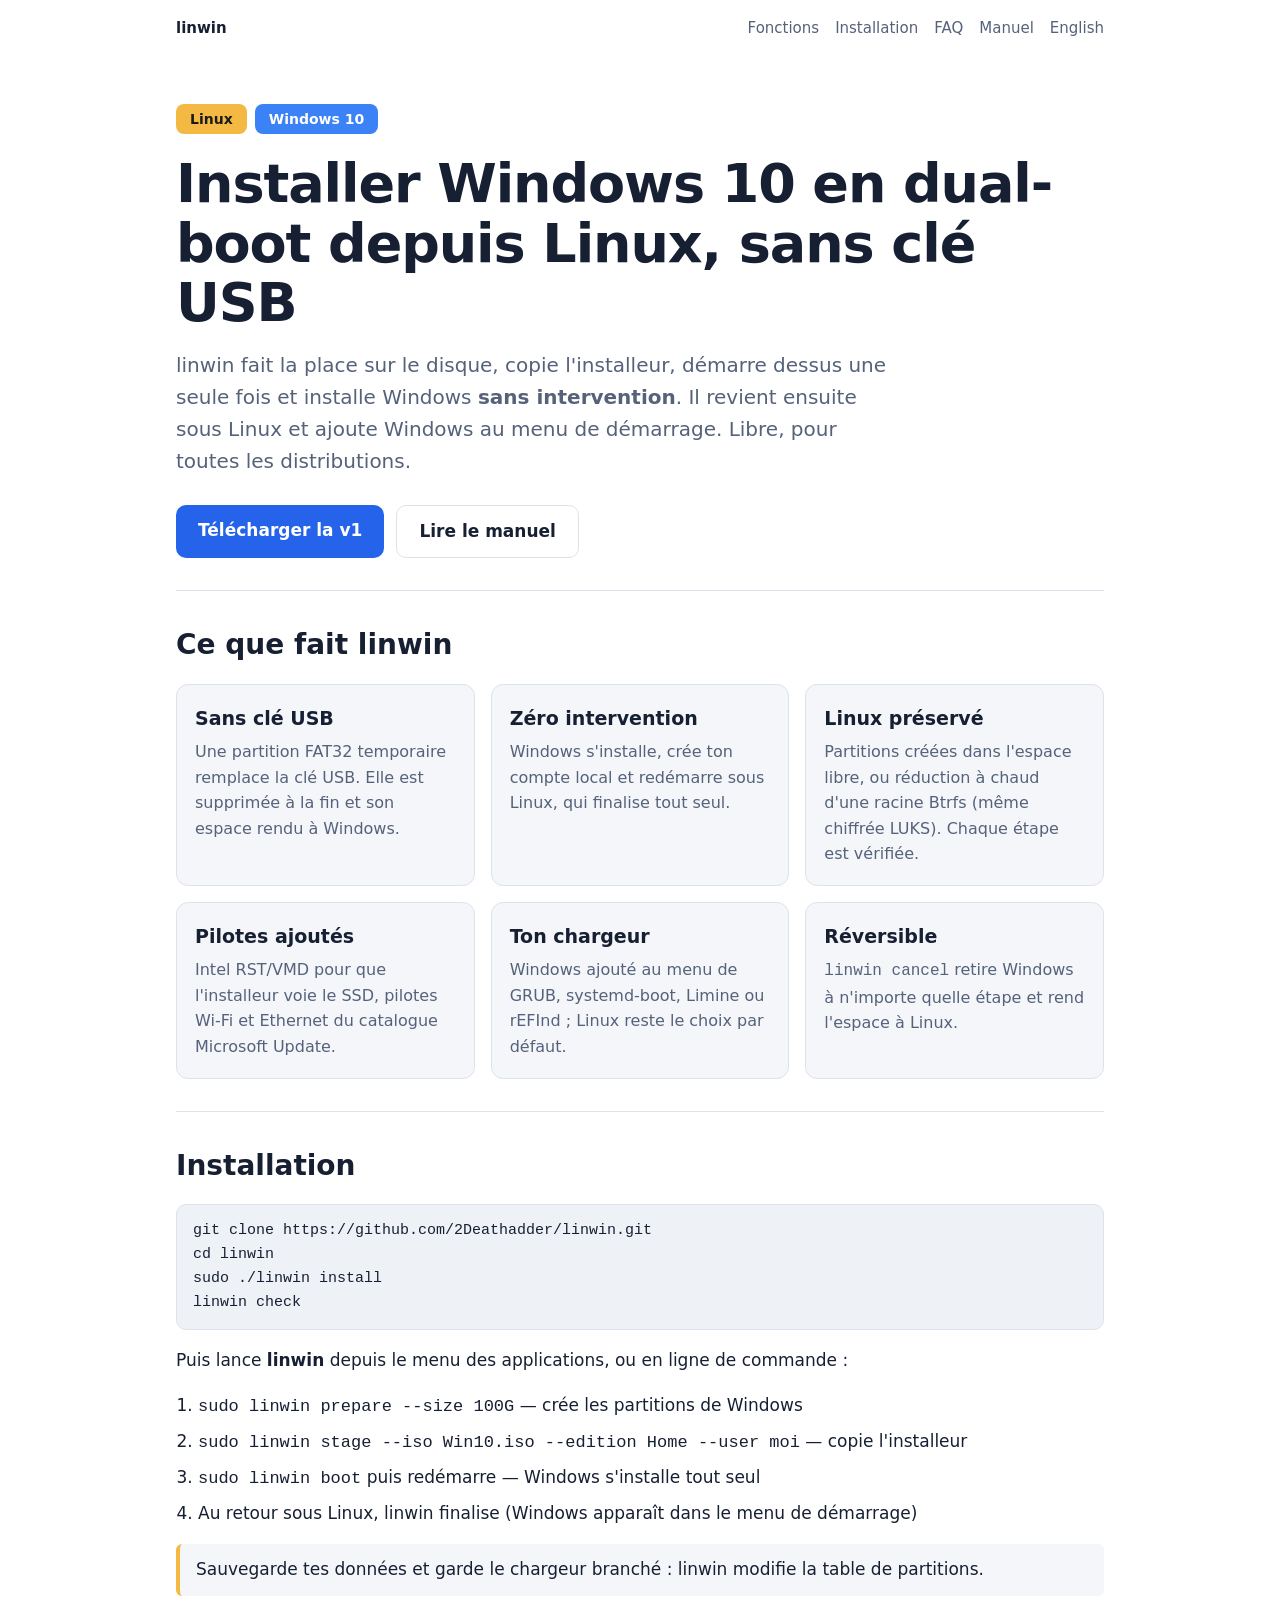
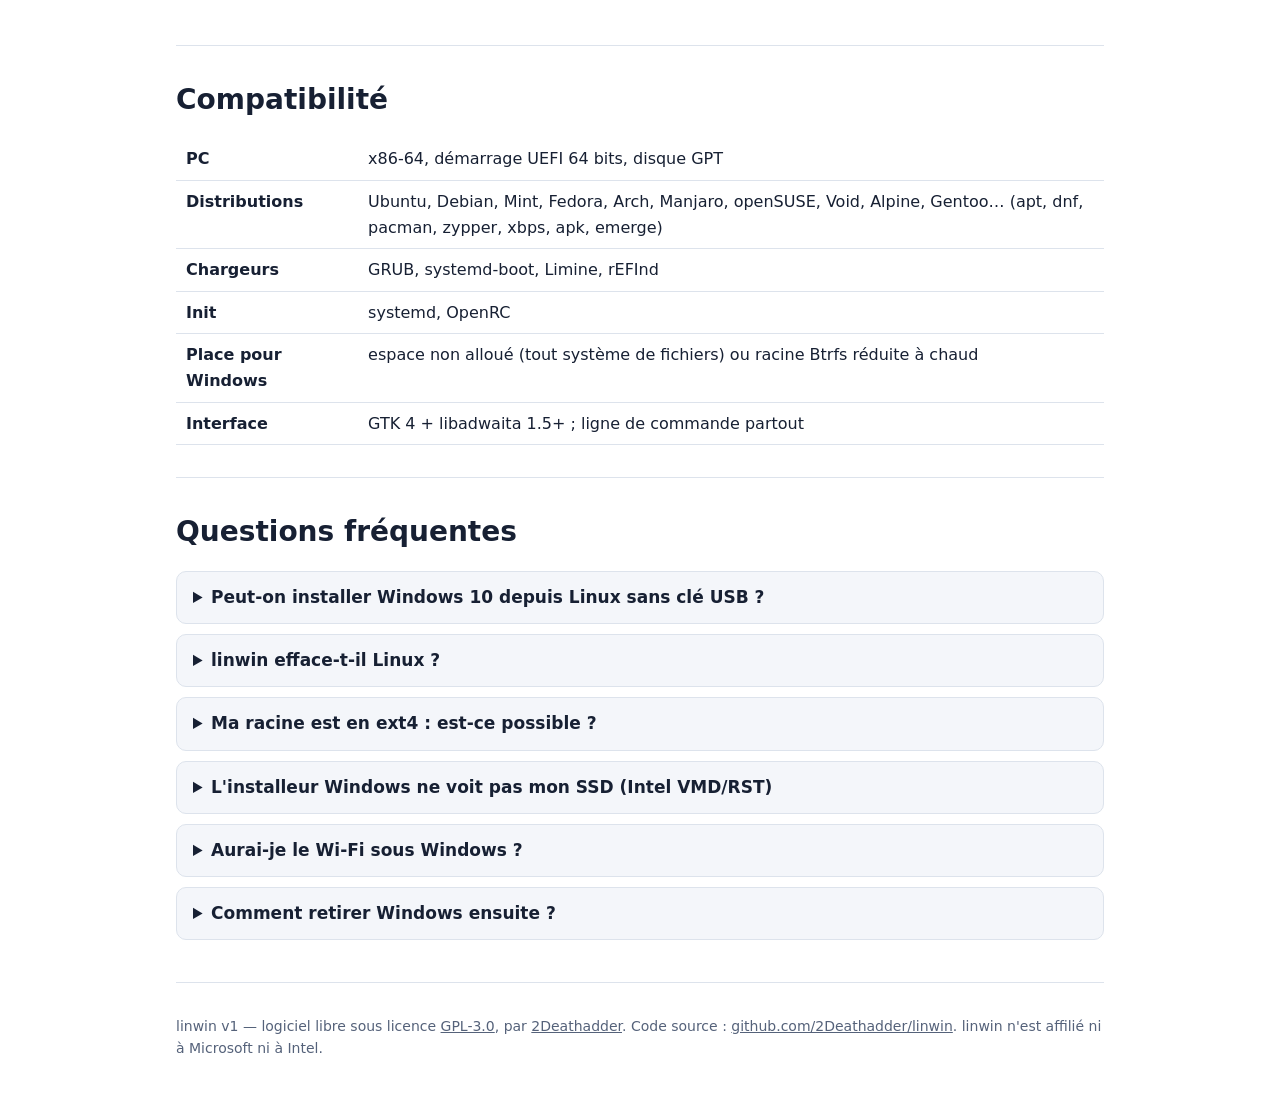
==== docs/index.html @ 243f2d51 "Référencement : site GitHub Pages (fr/en), données structurées, llms.txt - docs/ : pages FR et EN av" ====
<!doctype html>
<html lang="fr">
<head>
<meta charset="utf-8">
<meta name="viewport" content="width=device-width, initial-scale=1">
<title>linwin — installer Windows 10 en dual-boot depuis Linux, sans clé USB</title>
<meta name="description" content="linwin installe Windows 10 à côté de Linux sans clé USB : partitionnement automatique, installation sans intervention, pilotes Wi-Fi et Intel RST ajoutés, GRUB, systemd-boot et Limine. Libre (GPL-3.0), toutes distributions.">
<meta name="keywords" content="dual boot Linux Windows, installer Windows depuis Linux, Windows 10 sans clé USB, dual-boot sans USB, GRUB Windows, systemd-boot Windows, Limine Windows, Btrfs, Intel RST VMD, WinPE, unattend">
<link rel="canonical" href="https://2deathadder.github.io/linwin/">
<link rel="alternate" hreflang="fr" href="https://2deathadder.github.io/linwin/">
<link rel="alternate" hreflang="en" href="https://2deathadder.github.io/linwin/en/">
<link rel="alternate" hreflang="x-default" href="https://2deathadder.github.io/linwin/en/">
<meta name="robots" content="index, follow">
<meta property="og:type" content="website">
<meta property="og:site_name" content="linwin">
<meta property="og:locale" content="fr_FR">
<meta property="og:locale:alternate" content="en_US">
<meta property="og:title" content="linwin — Windows 10 en dual-boot depuis Linux, sans clé USB">
<meta property="og:description" content="Installe Windows 10 à côté de Linux sans clé USB : installation automatique, pilotes ajoutés, toutes distributions.">
<meta property="og:url" content="https://2deathadder.github.io/linwin/">
<meta property="og:image" content="https://2deathadder.github.io/linwin/og.png">
<meta property="og:image:width" content="1200">
<meta property="og:image:height" content="630">
<meta name="twitter:card" content="summary_large_image">
<meta name="twitter:title" content="linwin — Windows 10 en dual-boot depuis Linux, sans clé USB">
<meta name="twitter:description" content="Installe Windows 10 à côté de Linux sans clé USB, automatiquement.">
<meta name="twitter:image" content="https://2deathadder.github.io/linwin/og.png">
<meta name="theme-color" content="#0f1724">
<link rel="stylesheet" href="style.css">
<script type="application/ld+json">
{
  "@context": "https://schema.org",
  "@graph": [
    {
      "@type": "SoftwareApplication",
      "@id": "https://2deathadder.github.io/linwin/#app",
      "name": "linwin",
      "alternateName": "linwin v1",
      "description": "Outil libre qui installe Windows 10 en dual-boot natif depuis Linux, sans clé USB : il crée les partitions dans l'espace libre (ou réduit une racine Btrfs à chaud), copie l'installeur sur une petite partition qui remplace la clé USB, démarre dessus une fois, installe Windows sans intervention, puis ajoute Windows au menu de GRUB, systemd-boot, Limine ou rEFInd.",
      "applicationCategory": "UtilitiesApplication",
      "applicationSubCategory": "Dual-boot installer",
      "operatingSystem": "Linux (x86-64, UEFI)",
      "softwareVersion": "1",
      "datePublished": "2026-10-06",
      "inLanguage": ["fr", "en"],
      "license": "https://www.gnu.org/licenses/gpl-3.0.html",
      "isAccessibleForFree": true,
      "offers": { "@type": "Offer", "price": "0", "priceCurrency": "EUR" },
      "url": "https://2deathadder.github.io/linwin/",
      "downloadUrl": "https://github.com/2Deathadder/linwin/releases/tag/v1",
      "codeRepository": "https://github.com/2Deathadder/linwin",
      "image": "https://2deathadder.github.io/linwin/og.png",
      "author": { "@type": "Person", "name": "2Deathadder", "url": "https://github.com/2Deathadder" },
      "featureList": [
        "Installation de Windows 10 sans clé USB depuis Linux",
        "Installation sans intervention avec retour automatique sous Linux",
        "Partitions créées dans l'espace non alloué, ou réduction à chaud de Btrfs (LUKS compris)",
        "Pilote Intel RST VMD ajouté pour que l'installeur voie le SSD",
        "Pilotes Wi-Fi et Ethernet du catalogue Microsoft Update",
        "Prise en charge de GRUB, systemd-boot, Limine et rEFInd",
        "Toutes distributions : apt, dnf, pacman, zypper, xbps, apk, emerge",
        "Annulation possible à toute étape"
      ]
    },
    {
      "@type": "FAQPage",
      "mainEntity": [
        {
          "@type": "Question",
          "name": "Peut-on installer Windows 10 depuis Linux sans clé USB ?",
          "acceptedAnswer": { "@type": "Answer", "text": "Oui. linwin crée une petite partition FAT32 qui joue le rôle de la clé USB, y copie l'ISO de Windows 10 et programme un démarrage unique dessus. Aucune clé USB ni DVD n'est nécessaire." }
        },
        {
          "@type": "Question",
          "name": "linwin efface-t-il Linux ?",
          "acceptedAnswer": { "@type": "Answer", "text": "Non. linwin utilise l'espace non alloué du disque, ou réduit à chaud une racine Btrfs avec des vérifications à chaque étape. L'installeur Windows ne peut écrire que sur la partition prévue. Une sauvegarde reste recommandée." }
        },
        {
          "@type": "Question",
          "name": "Quelles distributions Linux sont compatibles ?",
          "acceptedAnswer": { "@type": "Answer", "text": "Toutes les distributions courantes sur PC x86-64 en UEFI : Ubuntu, Debian, Linux Mint, Fedora, Arch, Manjaro, openSUSE, Void, Alpine, Gentoo… Les outils manquants s'installent automatiquement." }
        },
        {
          "@type": "Question",
          "name": "L'installeur Windows 10 ne voit pas le SSD (Intel VMD/RST), que faire ?",
          "acceptedAnswer": { "@type": "Answer", "text": "linwin détecte Intel VMD et ajoute automatiquement le pilote Intel RST (ou celui du catalogue Microsoft Update) à l'installeur. Rien à changer dans le BIOS." }
        },
        {
          "@type": "Question",
          "name": "Le Wi-Fi fonctionnera-t-il sous Windows après l'installation ?",
          "acceptedAnswer": { "@type": "Answer", "text": "Oui : pour chaque carte Wi-Fi ou Ethernet, linwin ajoute le pilote Windows 10 du catalogue Microsoft Update (Intel, MediaTek, Realtek…). Windows a donc le réseau dès le premier démarrage." }
        },
        {
          "@type": "Question",
          "name": "Comment désinstaller Windows ensuite ?",
          "acceptedAnswer": { "@type": "Answer", "text": "La commande « linwin cancel » supprime Windows, ses entrées de démarrage et ses partitions, puis rend l'espace à Linux. Elle fonctionne à n'importe quelle étape." }
        }
      ]
    }
  ]
}
</script>
</head>
<body>
<div class="wrap">
  <header class="top">
    <a class="brand" href="./">linwin</a>
    <nav>
      <a href="#fonctions">Fonctions</a>
      <a href="#installation">Installation</a>
      <a href="#faq">FAQ</a>
      <a href="https://github.com/2Deathadder/linwin#readme">Manuel</a>
      <a href="en/" hreflang="en" lang="en">English</a>
    </nav>
  </header>

  <main>
    <div class="hero">
      <div class="badges"><span class="badge l">Linux</span><span class="badge w">Windows 10</span></div>
      <h1>Installer Windows 10 en dual-boot depuis Linux, sans clé USB</h1>
      <p class="lead">linwin fait la place sur le disque, copie l'installeur, démarre dessus une seule fois et installe Windows
        <strong>sans intervention</strong>. Il revient ensuite sous Linux et ajoute Windows au menu de démarrage.
        Libre, pour toutes les distributions.</p>
      <div class="cta">
        <a class="btn primary" href="https://github.com/2Deathadder/linwin/releases/tag/v1">Télécharger la v1</a>
        <a class="btn ghost" href="https://github.com/2Deathadder/linwin#readme">Lire le manuel</a>
      </div>
    </div>

    <section id="fonctions">
      <h2>Ce que fait linwin</h2>
      <div class="grid">
        <div class="card"><h3>Sans clé USB</h3><p>Une partition FAT32 temporaire remplace la clé USB. Elle est supprimée à la fin et son espace rendu à Windows.</p></div>
        <div class="card"><h3>Zéro intervention</h3><p>Windows s'installe, crée ton compte local et redémarre sous Linux, qui finalise tout seul.</p></div>
        <div class="card"><h3>Linux préservé</h3><p>Partitions créées dans l'espace libre, ou réduction à chaud d'une racine Btrfs (même chiffrée LUKS). Chaque étape est vérifiée.</p></div>
        <div class="card"><h3>Pilotes ajoutés</h3><p>Intel RST/VMD pour que l'installeur voie le SSD, pilotes Wi-Fi et Ethernet du catalogue Microsoft Update.</p></div>
        <div class="card"><h3>Ton chargeur</h3><p>Windows ajouté au menu de GRUB, systemd-boot, Limine ou rEFInd ; Linux reste le choix par défaut.</p></div>
        <div class="card"><h3>Réversible</h3><p><code>linwin cancel</code> retire Windows à n'importe quelle étape et rend l'espace à Linux.</p></div>
      </div>
    </section>

    <section id="installation">
      <h2>Installation</h2>
      <pre><code>git clone https://github.com/2Deathadder/linwin.git
cd linwin
sudo ./linwin install
linwin check</code></pre>
      <p>Puis lance <strong>linwin</strong> depuis le menu des applications, ou en ligne de commande :</p>
      <ol class="steps">
        <li><code>sudo linwin prepare --size 100G</code> — crée les partitions de Windows</li>
        <li><code>sudo linwin stage --iso Win10.iso --edition Home --user moi</code> — copie l'installeur</li>
        <li><code>sudo linwin boot</code> puis redémarre — Windows s'installe tout seul</li>
        <li>Au retour sous Linux, linwin finalise (Windows apparaît dans le menu de démarrage)</li>
      </ol>
      <p class="warn">Sauvegarde tes données et garde le chargeur branché : linwin modifie la table de partitions.</p>
    </section>

    <section id="compatibilite">
      <h2>Compatibilité</h2>
      <div class="table-scroll">
      <table>
        <tr><th>PC</th><td>x86-64, démarrage UEFI 64 bits, disque GPT</td></tr>
        <tr><th>Distributions</th><td>Ubuntu, Debian, Mint, Fedora, Arch, Manjaro, openSUSE, Void, Alpine, Gentoo… (apt, dnf, pacman, zypper, xbps, apk, emerge)</td></tr>
        <tr><th>Chargeurs</th><td>GRUB, systemd-boot, Limine, rEFInd</td></tr>
        <tr><th>Init</th><td>systemd, OpenRC</td></tr>
        <tr><th>Place pour Windows</th><td>espace non alloué (tout système de fichiers) ou racine Btrfs réduite à chaud</td></tr>
        <tr><th>Interface</th><td>GTK 4 + libadwaita 1.5+ ; ligne de commande partout</td></tr>
      </table>
      </div>
    </section>

    <section id="faq">
      <h2>Questions fréquentes</h2>
      <details><summary>Peut-on installer Windows 10 depuis Linux sans clé USB ?</summary>
        <p>Oui. linwin crée une petite partition FAT32 qui joue le rôle de la clé USB, y copie l'ISO de Windows 10 et programme un démarrage unique dessus.</p></details>
      <details><summary>linwin efface-t-il Linux ?</summary>
        <p>Non. Il utilise l'espace non alloué, ou réduit une racine Btrfs avec des vérifications à chaque étape, et l'installeur ne peut écrire que sur la partition prévue. Une sauvegarde reste recommandée.</p></details>
      <details><summary>Ma racine est en ext4 : est-ce possible ?</summary>
        <p>Oui, s'il y a assez d'espace non alloué sur le disque. ext4 et XFS ne se réduisent pas pendant que Linux tourne : libère d'abord de l'espace (par exemple avec GParted depuis un système live).</p></details>
      <details><summary>L'installeur Windows ne voit pas mon SSD (Intel VMD/RST)</summary>
        <p>linwin détecte Intel VMD et ajoute automatiquement le pilote Intel RST à l'installeur. Rien à changer dans le BIOS.</p></details>
      <details><summary>Aurai-je le Wi-Fi sous Windows ?</summary>
        <p>Oui : linwin ajoute le pilote Windows 10 de chaque carte Wi-Fi et Ethernet depuis le catalogue Microsoft Update (Intel, MediaTek, Realtek…).</p></details>
      <details><summary>Comment retirer Windows ensuite ?</summary>
        <p><code>sudo linwin cancel</code> supprime Windows, ses entrées de démarrage et ses partitions, puis rend l'espace à Linux.</p></details>
    </section>
  </main>

  <footer>
    linwin v1 — logiciel libre sous licence <a href="https://github.com/2Deathadder/linwin/blob/main/LICENSE">GPL-3.0</a>,
    par <a href="https://github.com/2Deathadder">2Deathadder</a>.
    Code source : <a href="https://github.com/2Deathadder/linwin">github.com/2Deathadder/linwin</a>.
    linwin n'est affilié ni à Microsoft ni à Intel.
  </footer>
</div>
</body>
</html>
---- docs/style.css ----
:root {
  --bg: #ffffff;
  --fg: #172033;
  --muted: #55627a;
  --card: #f4f6fa;
  --border: #dde3ec;
  --accent: #2563eb;
  --accent-fg: #ffffff;
  --linux: #f4b942;
  --code: #eef1f6;
}
@media (prefers-color-scheme: dark) {
  :root {
    --bg: #0f1724;
    --fg: #e6ecf5;
    --muted: #9aa8bd;
    --card: #172235;
    --border: #26344b;
    --accent: #5b9bff;
    --accent-fg: #0f1724;
    --code: #1c2a40;
  }
}
* { box-sizing: border-box; }
html { -webkit-text-size-adjust: 100%; }
body {
  margin: 0;
  background: var(--bg);
  color: var(--fg);
  font: 17px/1.6 system-ui, -apple-system, "Segoe UI", "Noto Sans", Roboto, sans-serif;
}
.wrap { max-width: 960px; margin: 0 auto; padding: 0 16px; }
header.top { display: flex; flex-wrap: wrap; justify-content: space-between; align-items: center; padding: 16px 0; gap: 8px 16px; }
header.top a { color: var(--muted); text-decoration: none; font-size: 15px; }
header.top nav { display: flex; gap: 16px; flex-wrap: wrap; }
.brand { font-weight: 800; font-size: 20px; color: var(--fg) !important; }
.hero { padding: 48px 0 32px; }
.badges { display: flex; gap: 8px; margin-bottom: 20px; }
.badge { padding: 4px 14px; border-radius: 8px; font-weight: 700; font-size: 14px; }
.badge.l { background: var(--linux); color: #1b1b1b; }
.badge.w { background: #3b82f6; color: #fff; }
h1 { font-size: clamp(34px, 6vw, 54px); line-height: 1.1; margin: 0 0 16px; letter-spacing: -0.02em; }
.lead { font-size: 20px; color: var(--muted); max-width: 720px; margin: 0 0 28px; }
.cta { display: flex; gap: 12px; flex-wrap: wrap; }
.btn { display: inline-block; padding: 12px 22px; border-radius: 10px; font-weight: 600; text-decoration: none; }
.btn.primary { background: var(--accent); color: var(--accent-fg); }
.btn.ghost { border: 1px solid var(--border); color: var(--fg); }
section { padding: 32px 0; border-top: 1px solid var(--border); }
h2 { font-size: 28px; margin: 0 0 16px; }
h3 { font-size: 19px; margin: 0 0 6px; }
.grid { display: grid; grid-template-columns: repeat(auto-fit, minmax(260px, 1fr)); gap: 16px; }
.card { background: var(--card); border: 1px solid var(--border); border-radius: 12px; padding: 18px; }
.card p { margin: 0; color: var(--muted); font-size: 16px; }
pre { background: var(--code); border: 1px solid var(--border); border-radius: 10px; padding: 14px 16px; overflow-x: auto; font-size: 15px; }
code { font-family: ui-monospace, "JetBrains Mono", "Noto Sans Mono", monospace; }
ol.steps { padding-left: 22px; }
ol.steps li { margin-bottom: 8px; overflow-wrap: anywhere; }
table { border-collapse: collapse; width: 100%; font-size: 16px; }
th, td { text-align: left; padding: 8px 10px; border-bottom: 1px solid var(--border); vertical-align: top; }
.table-scroll { overflow-x: auto; }
details { background: var(--card); border: 1px solid var(--border); border-radius: 10px; padding: 12px 16px; margin-bottom: 10px; }
summary { cursor: pointer; font-weight: 600; }
details p { margin: 10px 0 0; color: var(--muted); }
.warn { background: var(--card); border-left: 4px solid var(--linux); padding: 12px 16px; border-radius: 6px; }
footer { padding: 32px 0 48px; color: var(--muted); font-size: 14px; border-top: 1px solid var(--border); }
footer a { color: var(--muted); }
a { color: var(--accent); }
@media (max-width: 560px) {
  header.top { flex-direction: column; align-items: flex-start; }
  .lead { font-size: 18px; }
}
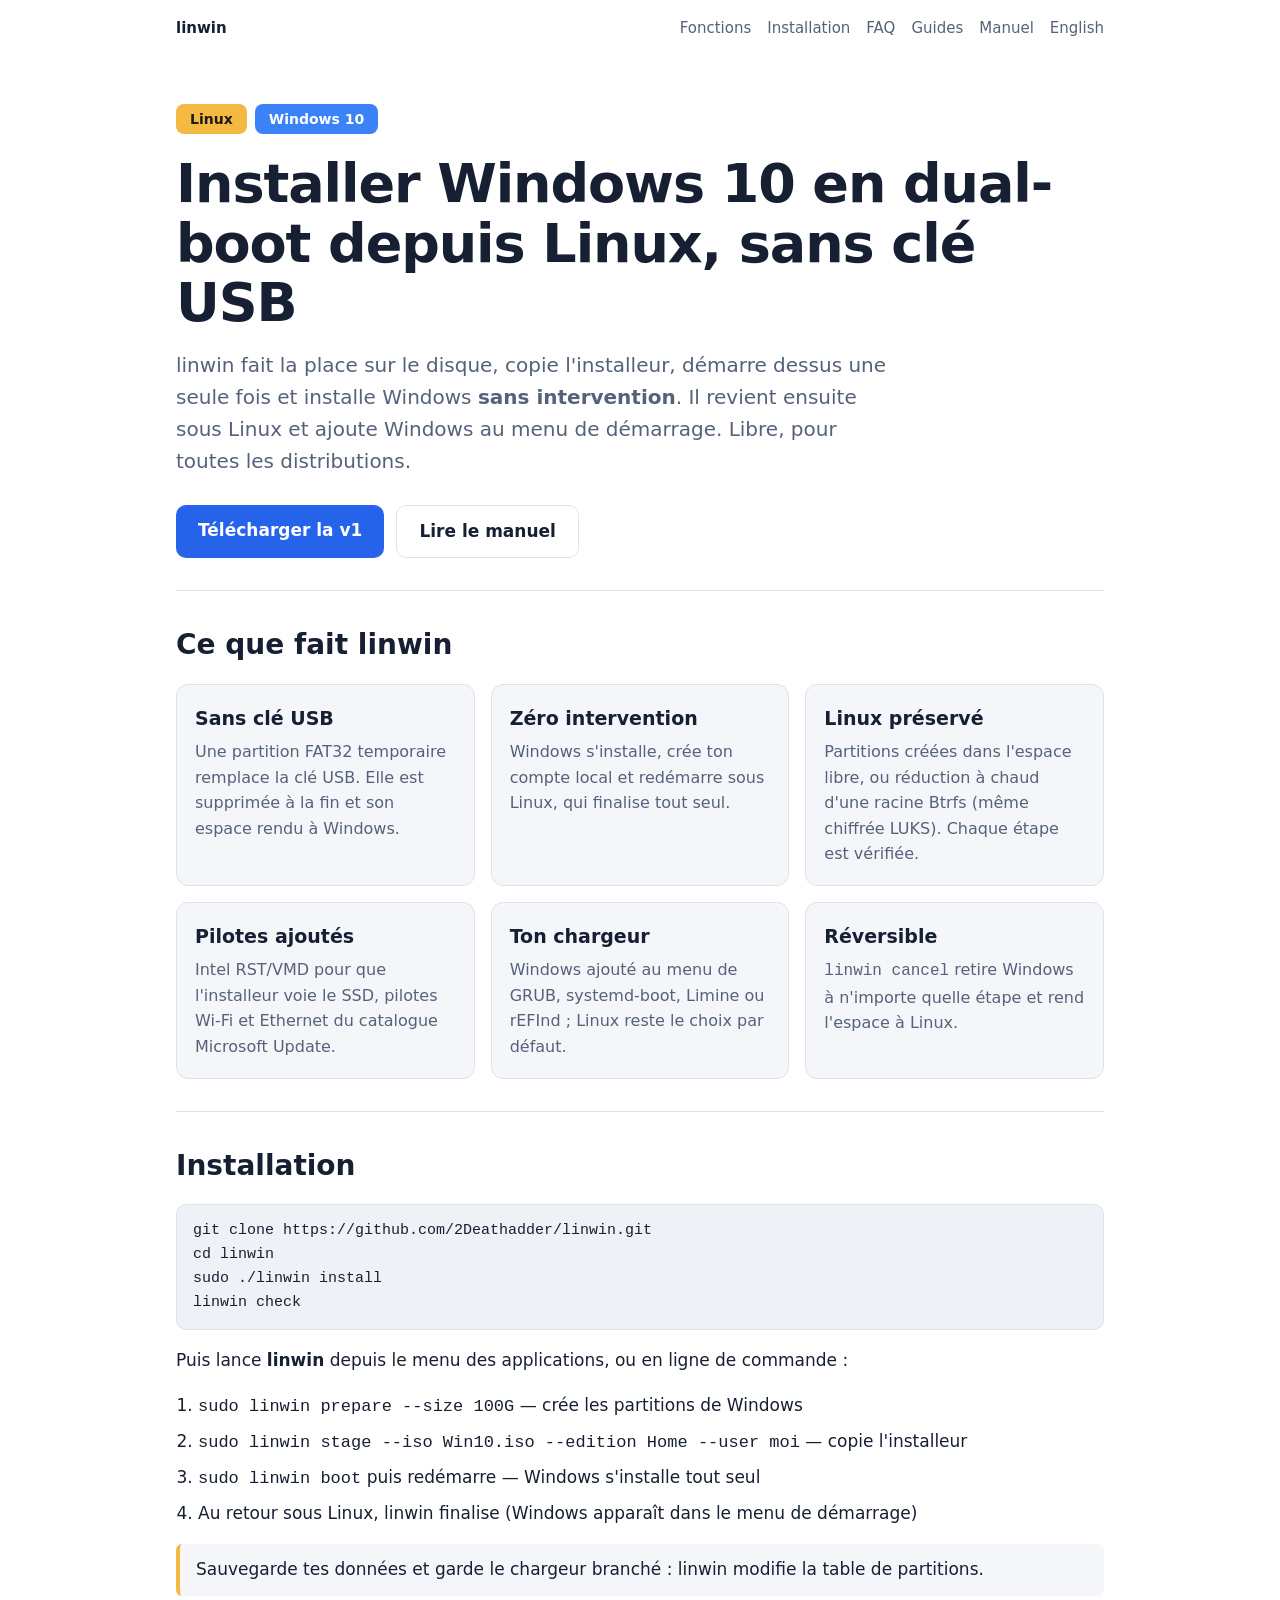
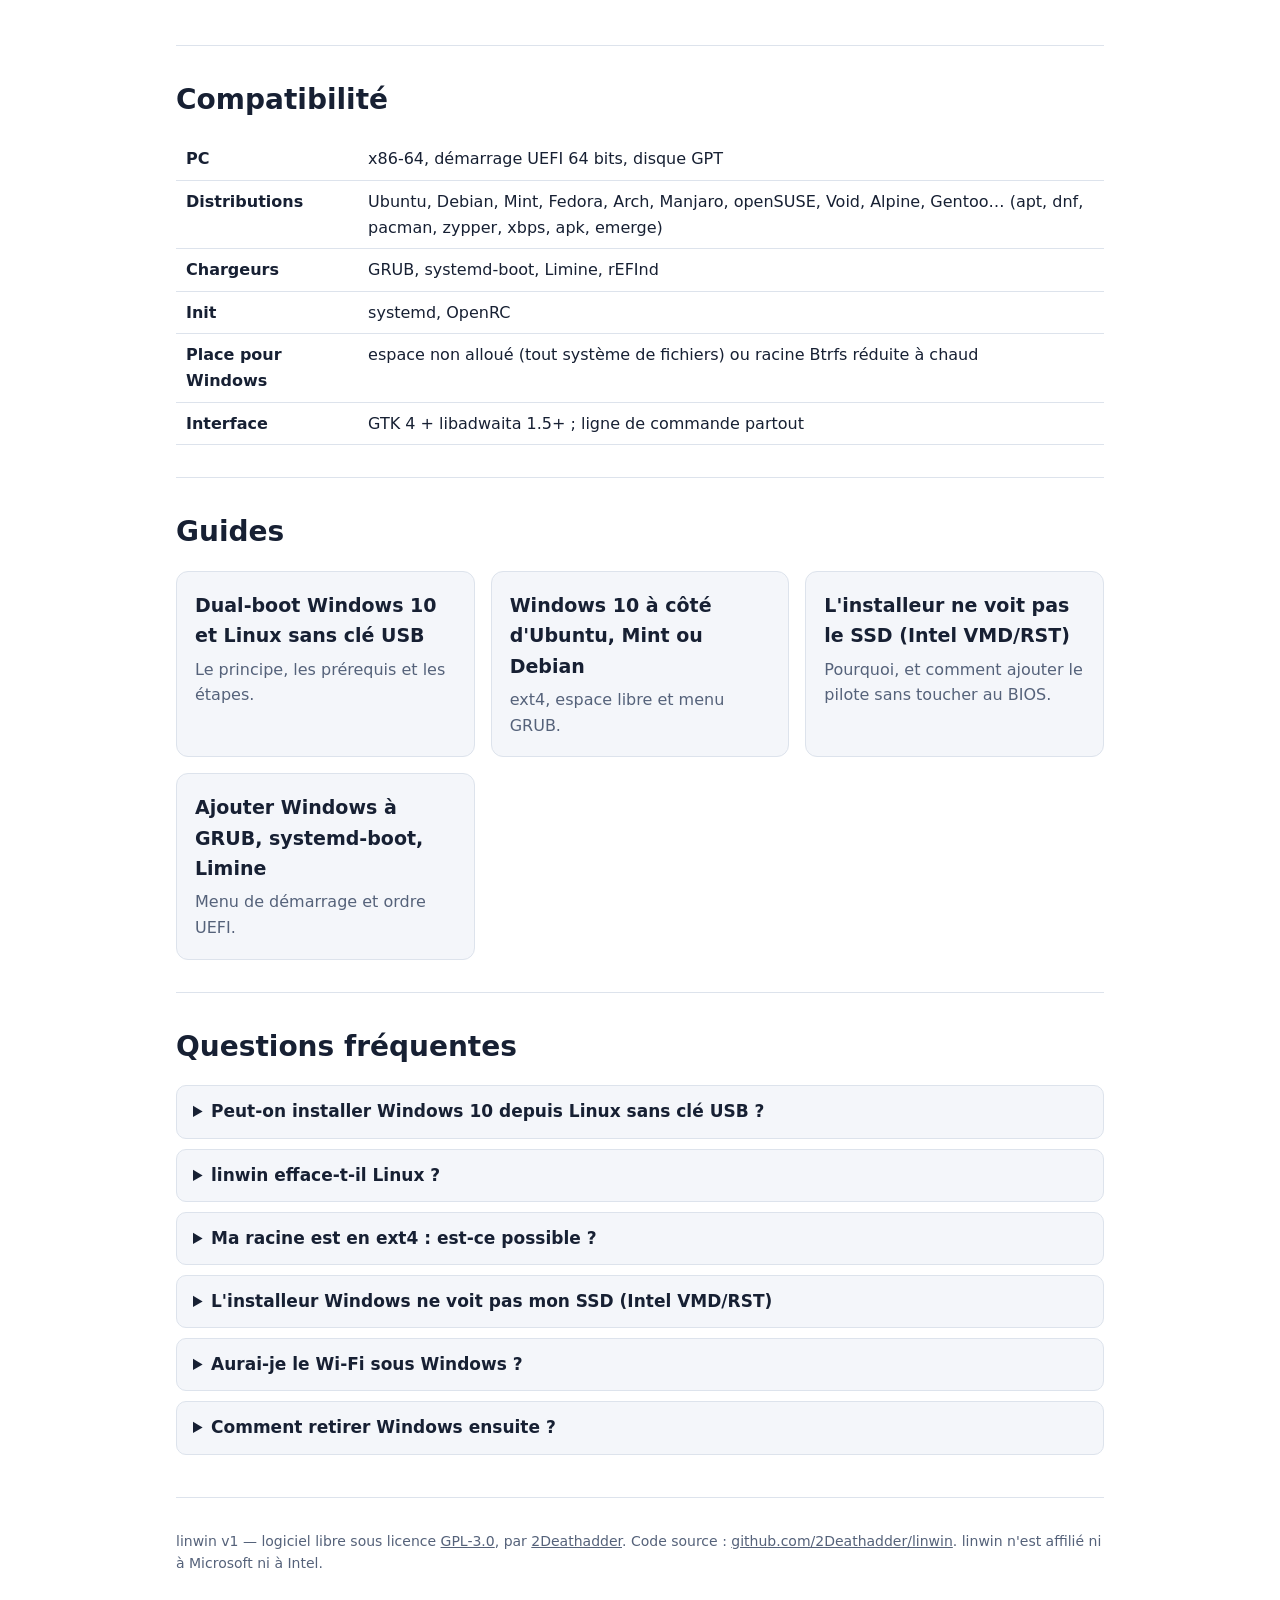
==== commit 7a52d1be: "Référencement : guides FR/EN, llms-full.txt, sitemap étendu - 4 guides en français et en anglais (du" ====
--- a/docs/index.html
+++ b/docs/index.html
@@ -11,6 +11,7 @@
 <link rel="alternate" hreflang="en" href="https://2deathadder.github.io/linwin/en/">
 <link rel="alternate" hreflang="x-default" href="https://2deathadder.github.io/linwin/en/">
 <meta name="robots" content="index, follow">
+<meta name="google-site-verification" content="6x_nVg5ShqfbiN6l9bb-sRWy_I1lIZ5-ergKv65XdYc" />
 <meta property="og:type" content="website">
 <meta property="og:site_name" content="linwin">
 <meta property="og:locale" content="fr_FR">
@@ -109,6 +110,7 @@
       <a href="#fonctions">Fonctions</a>
       <a href="#installation">Installation</a>
       <a href="#faq">FAQ</a>
+      <a href="guides/">Guides</a>
       <a href="https://github.com/2Deathadder/linwin#readme">Manuel</a>
       <a href="en/" hreflang="en" lang="en">English</a>
     </nav>
@@ -169,6 +171,16 @@
       </div>
     </section>
 
+    <section id="guides">
+      <h2>Guides</h2>
+      <div class="grid">
+        <div class="card"><h3><a href="guides/dual-boot-sans-cle-usb/">Dual-boot Windows 10 et Linux sans clé USB</a></h3><p>Le principe, les prérequis et les étapes.</p></div>
+        <div class="card"><h3><a href="guides/ubuntu-mint-debian/">Windows 10 à côté d'Ubuntu, Mint ou Debian</a></h3><p>ext4, espace libre et menu GRUB.</p></div>
+        <div class="card"><h3><a href="guides/intel-vmd-rst-ssd-invisible/">L'installeur ne voit pas le SSD (Intel VMD/RST)</a></h3><p>Pourquoi, et comment ajouter le pilote sans toucher au BIOS.</p></div>
+        <div class="card"><h3><a href="guides/ajouter-windows-grub-systemd-boot-limine/">Ajouter Windows à GRUB, systemd-boot, Limine</a></h3><p>Menu de démarrage et ordre UEFI.</p></div>
+      </div>
+    </section>
+
     <section id="faq">
       <h2>Questions fréquentes</h2>
       <details><summary>Peut-on installer Windows 10 depuis Linux sans clé USB ?</summary>
--- a/docs/style.css
+++ b/docs/style.css
@@ -69,3 +69,11 @@
   header.top { flex-direction: column; align-items: flex-start; }
   .lead { font-size: 18px; }
 }
+main.article { padding: 32px 0; max-width: 780px; }
+main.article h1 { font-size: clamp(30px, 5vw, 42px); }
+main.article h2 { font-size: 24px; margin: 32px 0 12px; }
+main.article ul, main.article ol { padding-left: 22px; }
+main.article li { margin-bottom: 6px; }
+main.article section { margin-top: 32px; }
+.card h3 a { color: var(--fg); text-decoration: none; }
+.card h3 a:hover { text-decoration: underline; }
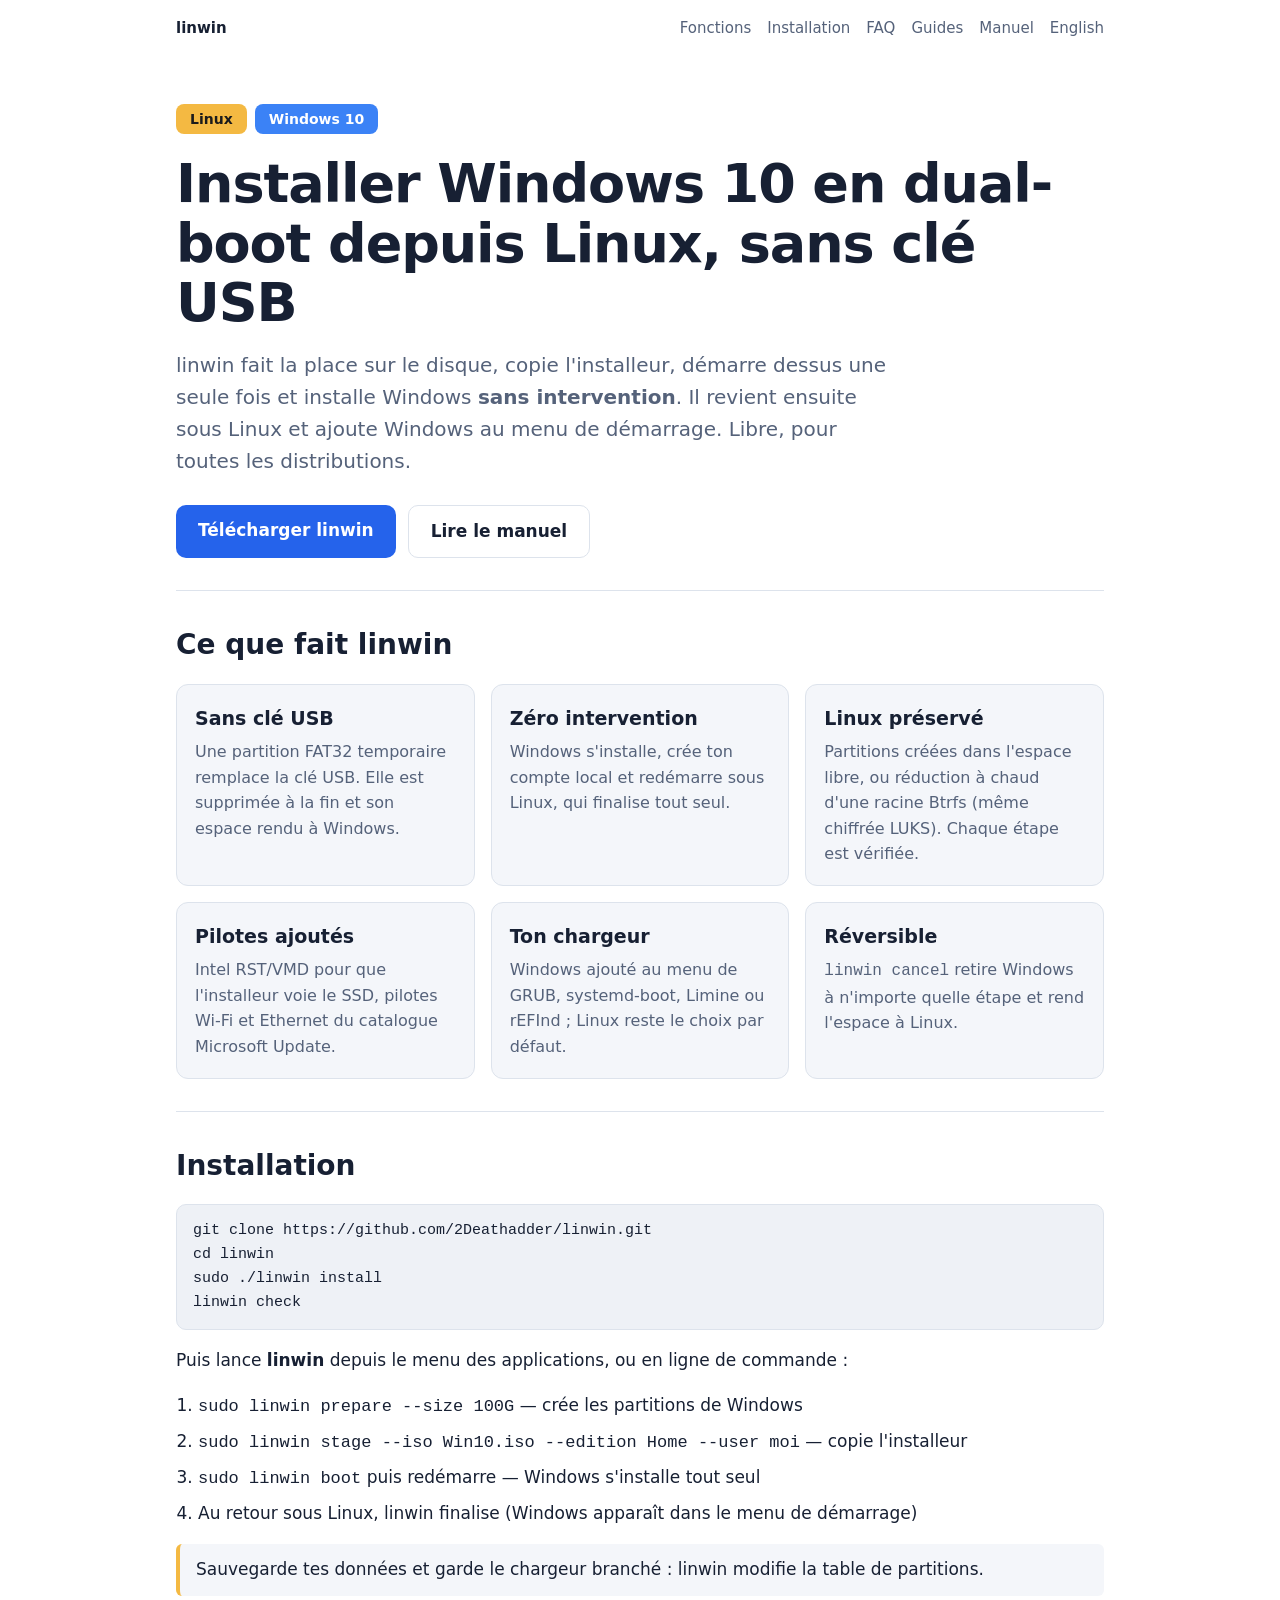
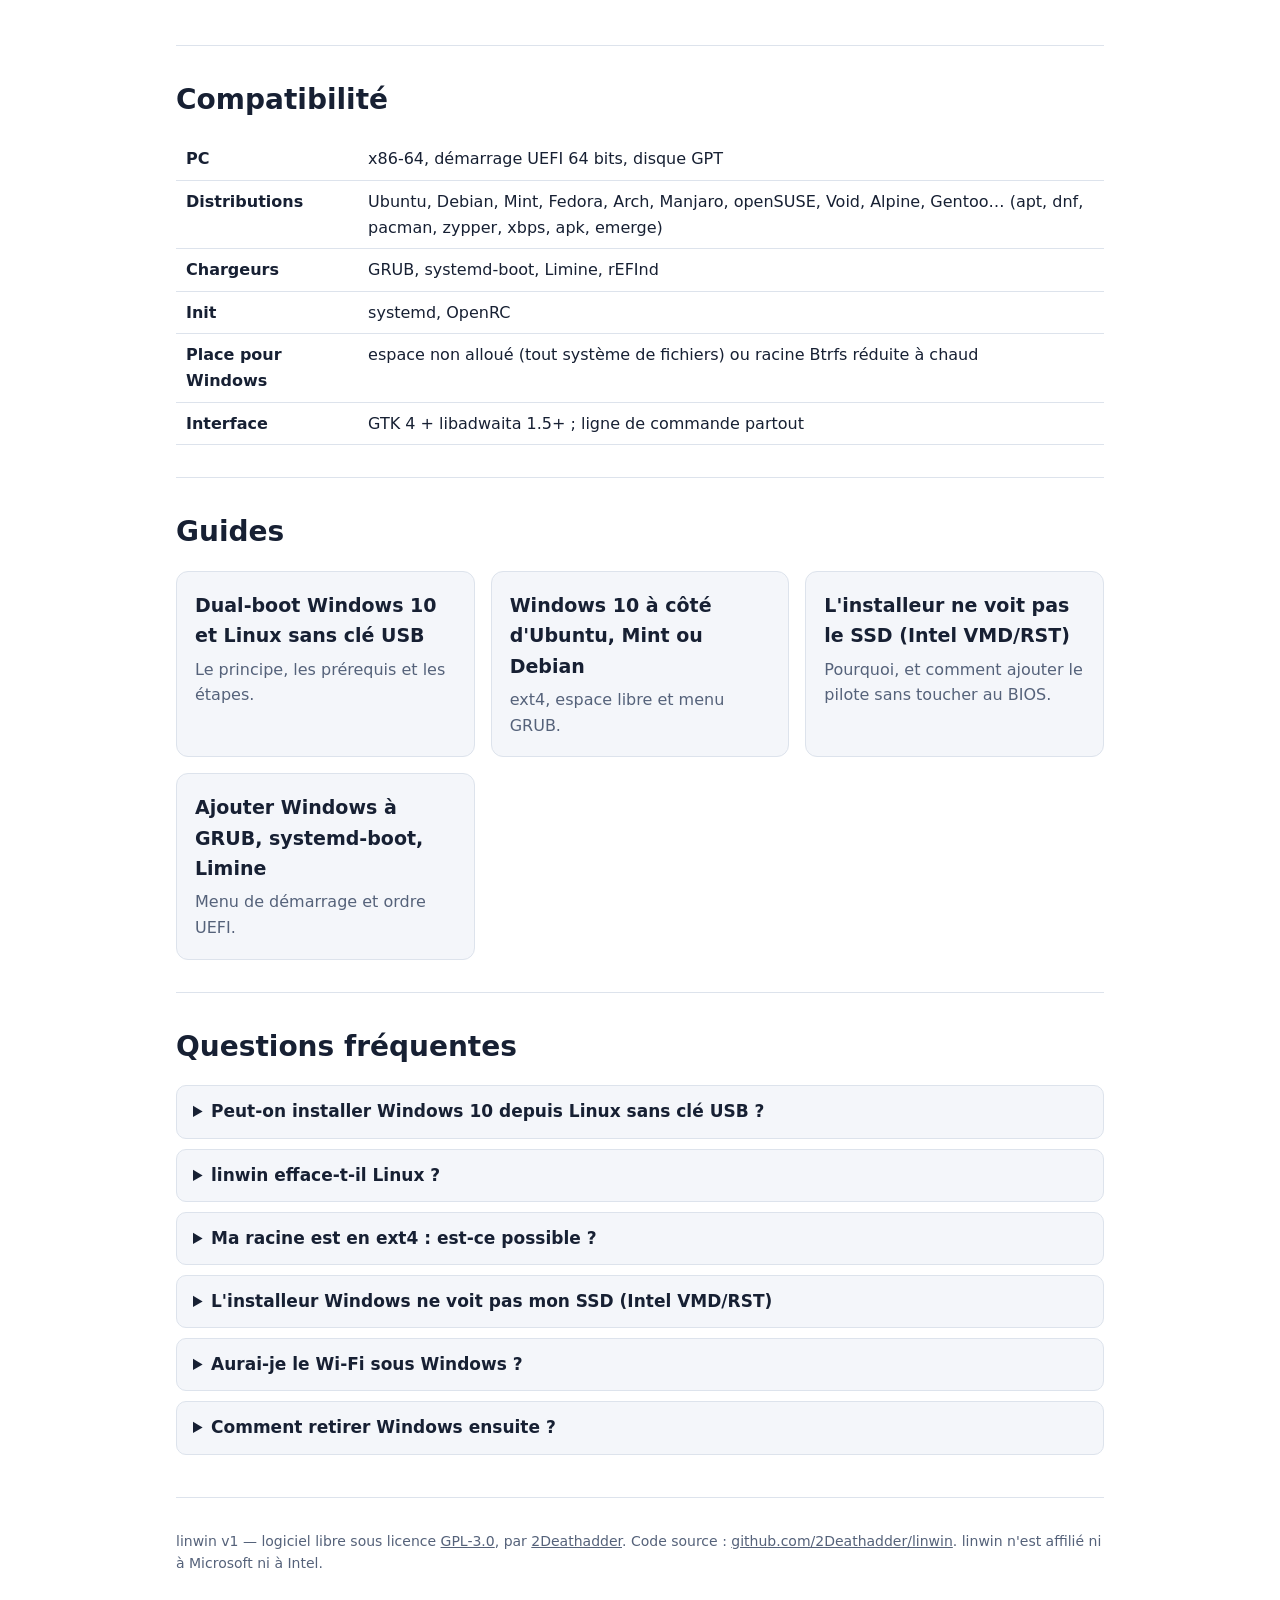
==== commit 00e7f811: "Site et fiches : liens de téléchargement vers la dernière version Co-Authored-By: Claude Opus 5.5 <n" ====
--- a/docs/index.html
+++ b/docs/index.html
@@ -27,6 +27,9 @@
 <meta name="twitter:description" content="Installe Windows 10 à côté de Linux sans clé USB, automatiquement.">
 <meta name="twitter:image" content="https://2deathadder.github.io/linwin/og.png">
 <meta name="theme-color" content="#0f1724">
+<link rel="icon" href="logo.svg" type="image/svg+xml">
+<link rel="icon" href="logo-192.png" sizes="192x192" type="image/png">
+<link rel="apple-touch-icon" href="logo-192.png">
 <link rel="stylesheet" href="style.css">
 <script type="application/ld+json">
 {
@@ -41,14 +44,14 @@
       "applicationCategory": "UtilitiesApplication",
       "applicationSubCategory": "Dual-boot installer",
       "operatingSystem": "Linux (x86-64, UEFI)",
-      "softwareVersion": "1",
+      "softwareVersion": "1.1",
       "datePublished": "2026-10-06",
       "inLanguage": ["fr", "en"],
       "license": "https://www.gnu.org/licenses/gpl-3.0.html",
       "isAccessibleForFree": true,
       "offers": { "@type": "Offer", "price": "0", "priceCurrency": "EUR" },
       "url": "https://2deathadder.github.io/linwin/",
-      "downloadUrl": "https://github.com/2Deathadder/linwin/releases/tag/v1",
+      "downloadUrl": "https://github.com/2Deathadder/linwin/releases/latest",
       "codeRepository": "https://github.com/2Deathadder/linwin",
       "image": "https://2deathadder.github.io/linwin/og.png",
       "author": { "@type": "Person", "name": "2Deathadder", "url": "https://github.com/2Deathadder" },
@@ -124,7 +127,7 @@
         <strong>sans intervention</strong>. Il revient ensuite sous Linux et ajoute Windows au menu de démarrage.
         Libre, pour toutes les distributions.</p>
       <div class="cta">
-        <a class="btn primary" href="https://github.com/2Deathadder/linwin/releases/tag/v1">Télécharger la v1</a>
+        <a class="btn primary" href="https://github.com/2Deathadder/linwin/releases/latest">Télécharger linwin</a>
         <a class="btn ghost" href="https://github.com/2Deathadder/linwin#readme">Lire le manuel</a>
       </div>
     </div>
